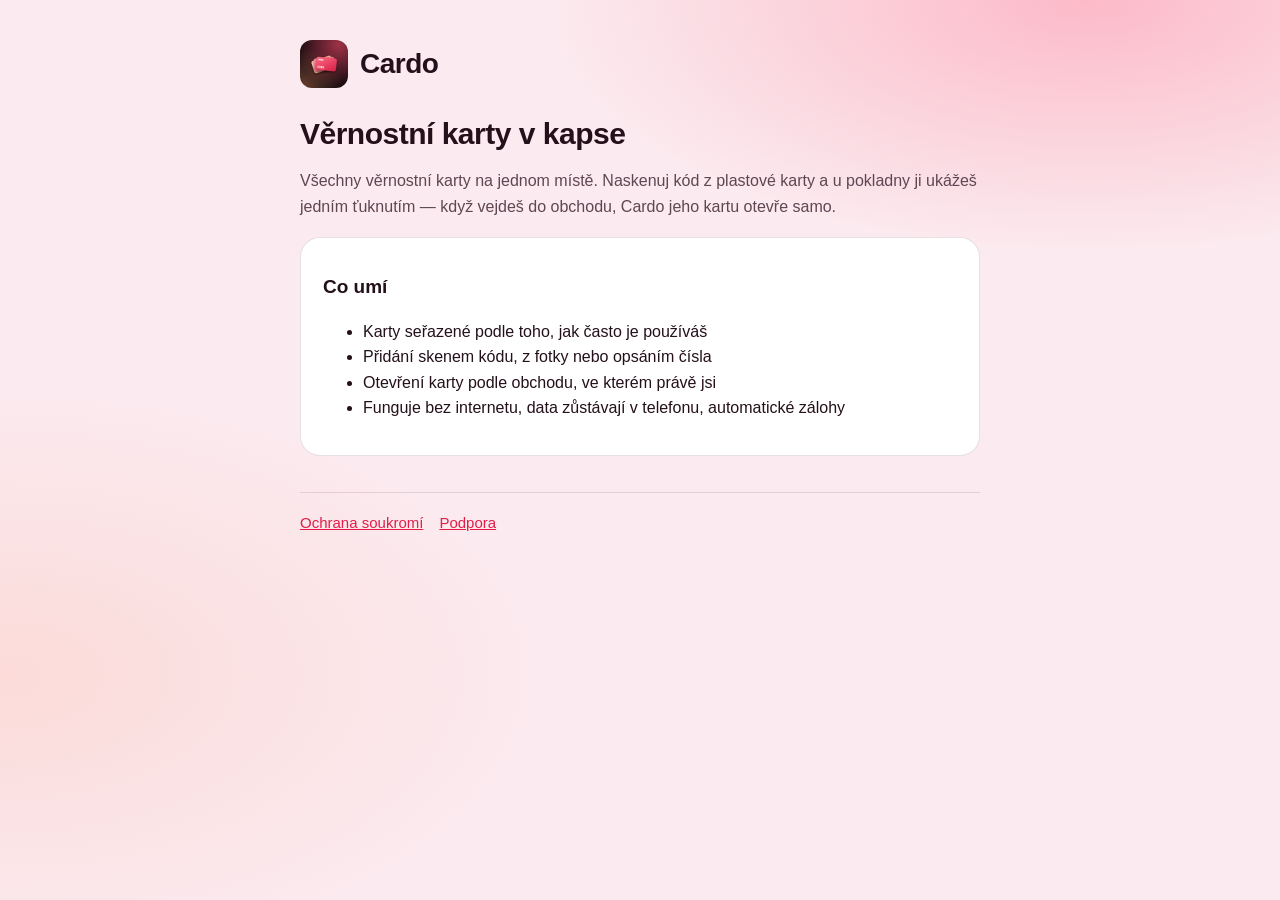
==== index.html @ eed7891a "Cardo: landing, privacy policy and support pages Co-Authored-By: Claude Opus 5.5 <noreply@anthropic." ====
<!doctype html>
<html lang="cs"><head><meta charset="utf-8"><meta name="viewport" content="width=device-width, initial-scale=1">
<title>Cardo — věrnostní karty v kapse</title><link rel="icon" href="icon.png"><link rel="stylesheet" href="style.css"></head>
<body><main>
<header><img src="icon.png" alt=""><a href="./">Cardo</a></header>
<h1>Věrnostní karty v kapse</h1>
<p class="muted">Všechny věrnostní karty na jednom místě. Naskenuj kód z plastové karty a u pokladny ji ukážeš jedním ťuknutím — když vejdeš do obchodu, Cardo jeho kartu otevře samo.</p>
<section class="card">
<h2>Co umí</h2>
<ul>
<li>Karty seřazené podle toho, jak často je používáš</li>
<li>Přidání skenem kódu, z fotky nebo opsáním čísla</li>
<li>Otevření karty podle obchodu, ve kterém právě jsi</li>
<li>Funguje bez internetu, data zůstávají v telefonu, automatické zálohy</li>
</ul>
</section>
<nav><a href="privacy.html">Ochrana soukromí</a><a href="support.html">Podpora</a></nav>
</main></body></html>
---- style.css ----
:root { --bg:#FBEAEF; --card:#fff; --text:#24101A; --muted:#5E4652; --accent:#E11D48; --line:rgba(60,14,32,.12); }
@media (prefers-color-scheme: dark) { :root { --bg:#1C0A14; --card:#2a1220; --text:#F7ECEF; --muted:#C7AFB8; --accent:#FF4D6D; --line:rgba(255,226,234,.14); } }
* { box-sizing: border-box; }
body { margin:0; font:16px/1.6 -apple-system, BlinkMacSystemFont, "Segoe UI", Roboto, sans-serif; color:var(--text);
  background: radial-gradient(60% 40% at 85% 0%, rgba(255,61,99,.28), transparent 70%),
              radial-gradient(60% 45% at 0% 75%, rgba(255,140,100,.16), transparent 70%), var(--bg); background-attachment: fixed; }
main { max-width: 720px; margin: 0 auto; padding: 40px 20px 64px; }
header { display:flex; align-items:center; gap:12px; margin-bottom: 28px; }
header img { width:48px; height:48px; border-radius:12px; }
header a { color:inherit; text-decoration:none; font-weight:800; font-size:28px; letter-spacing:-.5px; }
h1 { font-size: 30px; line-height:1.2; margin: 0 0 6px; letter-spacing:-.5px; }
h2 { font-size: 19px; margin: 28px 0 6px; }
.muted { color: var(--muted); }
section.card { background: var(--card); border:1px solid var(--line); border-radius: 20px; padding: 6px 22px 18px; margin: 18px 0; }
a { color: var(--accent); }
nav { display:flex; gap:16px; flex-wrap:wrap; margin-top: 36px; padding-top: 18px; border-top:1px solid var(--line); font-size:15px; }
.lang { font-size: 14px; }
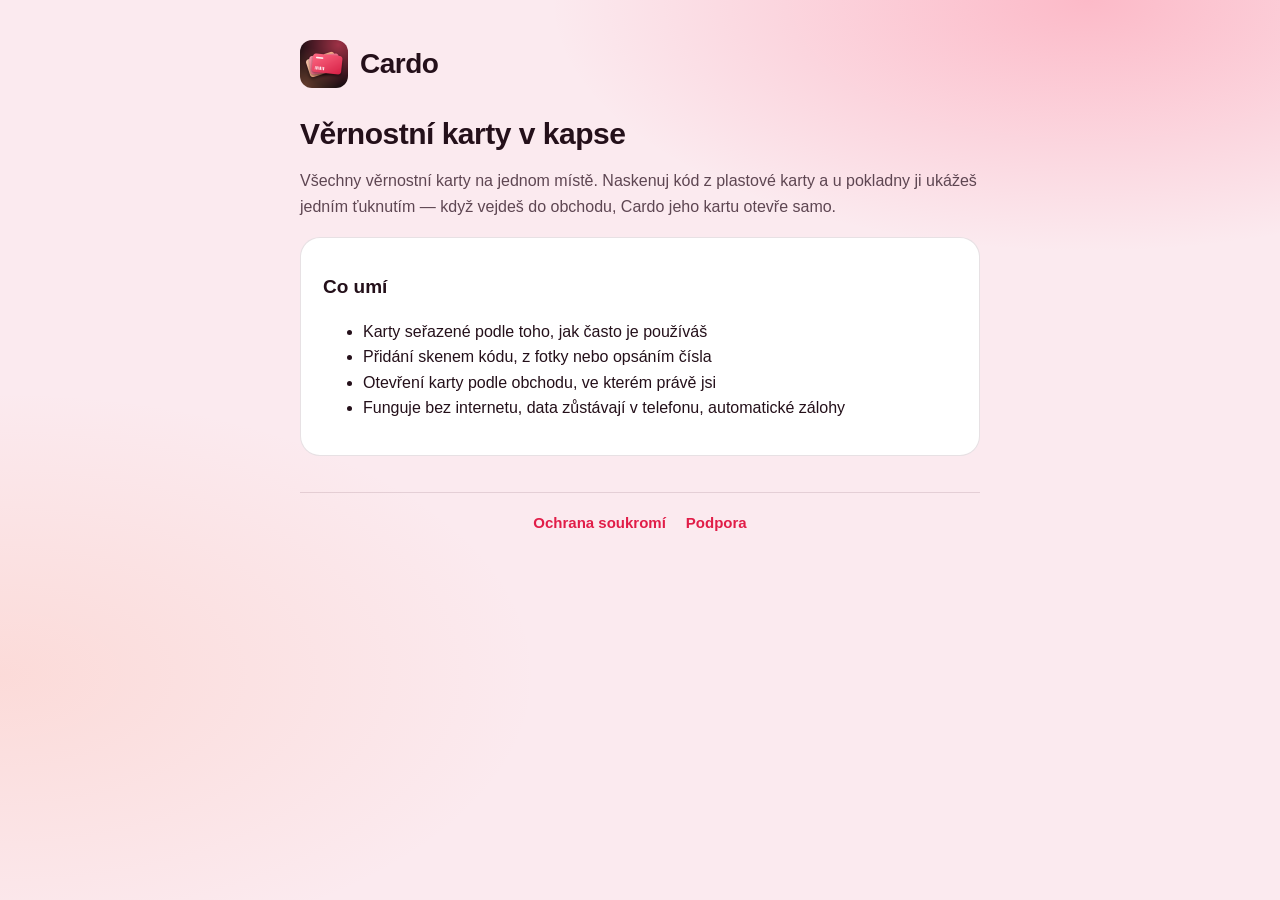
==== commit 0a0cf335: "Follow system theme, centred footer without underline, full-bleed favicon Co-Authored-By: Claude Opu" ====
--- a/index.html
+++ b/index.html
@@ -1,6 +1,6 @@
 <!doctype html>
 <html lang="cs"><head><meta charset="utf-8"><meta name="viewport" content="width=device-width, initial-scale=1">
-<title>Cardo — věrnostní karty v kapse</title><link rel="icon" href="icon.png"><link rel="stylesheet" href="style.css"></head>
+<title>Cardo — věrnostní karty v kapse</title><meta name="color-scheme" content="light dark"><link rel="icon" type="image/svg+xml" href="favicon.svg"><link rel="icon" type="image/png" href="favicon.png"><link rel="apple-touch-icon" href="apple-touch-icon.png"><link rel="stylesheet" href="style.css"></head>
 <body><main>
 <header><img src="icon.png" alt=""><a href="./">Cardo</a></header>
 <h1>Věrnostní karty v kapse</h1>
--- a/style.css
+++ b/style.css
@@ -1,4 +1,4 @@
-:root { --bg:#FBEAEF; --card:#fff; --text:#24101A; --muted:#5E4652; --accent:#E11D48; --line:rgba(60,14,32,.12); }
+:root { color-scheme: light dark; --bg:#FBEAEF; --card:#fff; --text:#24101A; --muted:#5E4652; --accent:#E11D48; --line:rgba(60,14,32,.12); }
 @media (prefers-color-scheme: dark) { :root { --bg:#1C0A14; --card:#2a1220; --text:#F7ECEF; --muted:#C7AFB8; --accent:#FF4D6D; --line:rgba(255,226,234,.14); } }
 * { box-sizing: border-box; }
 body { margin:0; font:16px/1.6 -apple-system, BlinkMacSystemFont, "Segoe UI", Roboto, sans-serif; color:var(--text);
@@ -13,5 +13,7 @@
 .muted { color: var(--muted); }
 section.card { background: var(--card); border:1px solid var(--line); border-radius: 20px; padding: 6px 22px 18px; margin: 18px 0; }
 a { color: var(--accent); }
-nav { display:flex; gap:16px; flex-wrap:wrap; margin-top: 36px; padding-top: 18px; border-top:1px solid var(--line); font-size:15px; }
+nav { display:flex; justify-content:center; gap:20px; flex-wrap:wrap; margin-top: 36px; padding-top: 18px; border-top:1px solid var(--line); font-size:15px; }
+nav a { text-decoration: none; font-weight: 600; }
+nav a:hover, nav a:focus-visible { text-decoration: underline; }
 .lang { font-size: 14px; }
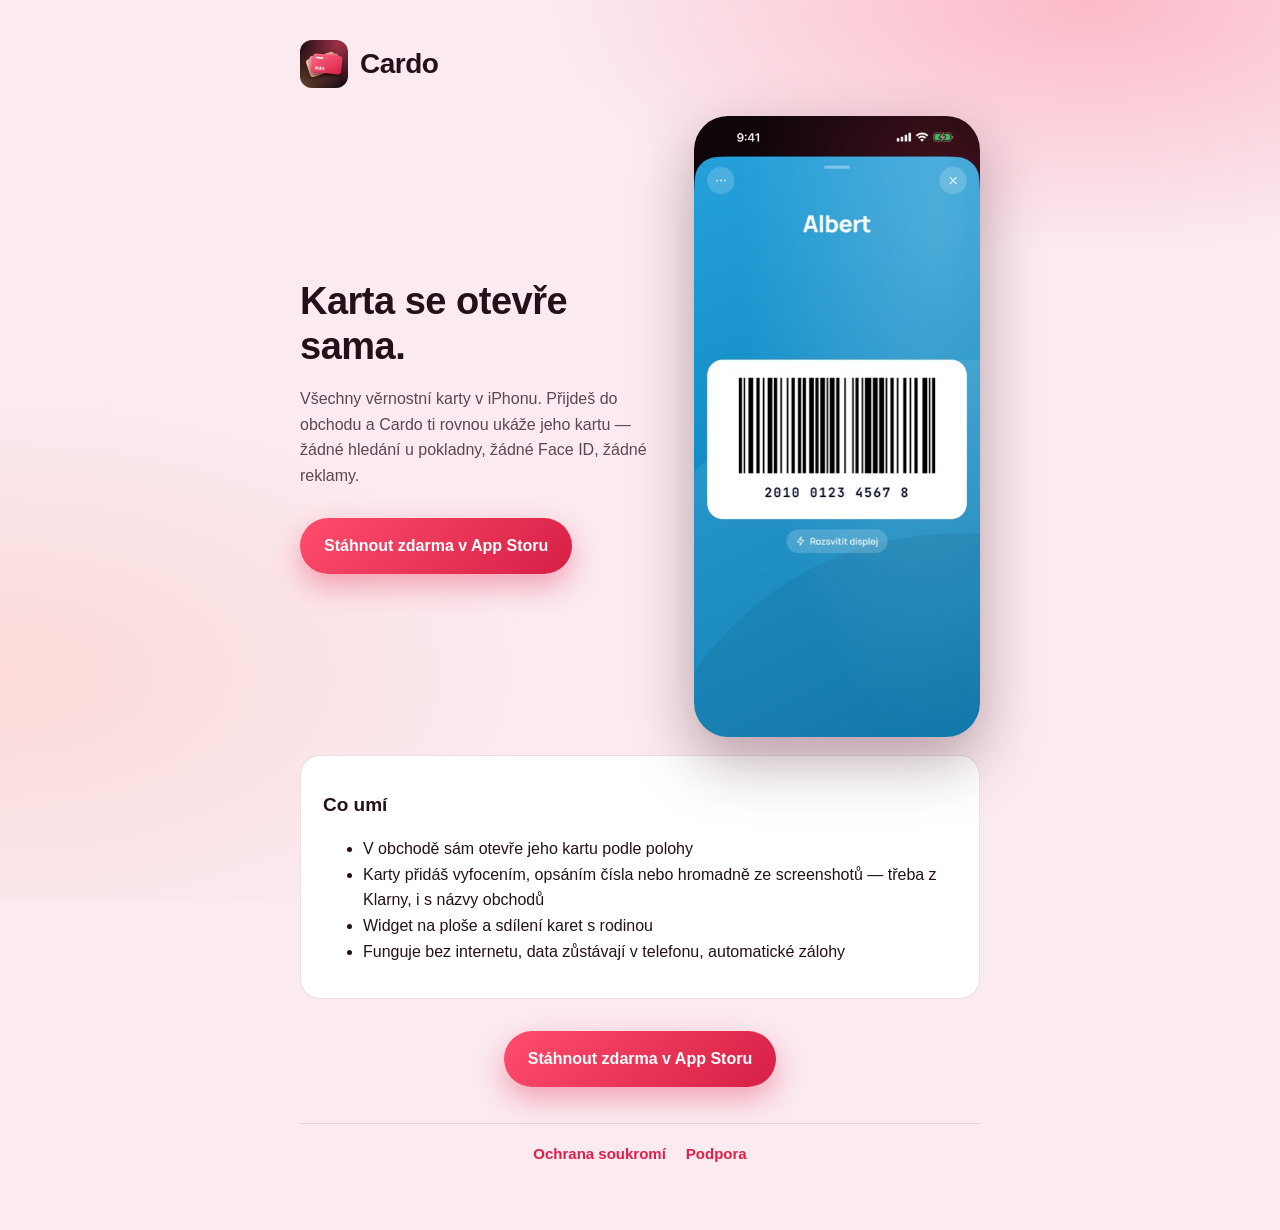
==== commit 741b1487: "Landing page: headline, App Store button, screenshot, smart app banner Co-Authored-By: Claude Opus 5" ====
--- a/index.html
+++ b/index.html
@@ -1,18 +1,29 @@
 <!doctype html>
 <html lang="cs"><head><meta charset="utf-8"><meta name="viewport" content="width=device-width, initial-scale=1">
-<title>Cardo — věrnostní karty v kapse</title><meta name="color-scheme" content="light dark"><link rel="icon" type="image/svg+xml" href="favicon.svg"><link rel="icon" type="image/png" href="favicon.png"><link rel="apple-touch-icon" href="apple-touch-icon.png"><link rel="stylesheet" href="style.css"></head>
+<title>Cardo — věrnostní karty, které se otevřou samy</title>
+<meta name="description" content="Všechny věrnostní karty v iPhonu. Přijdeš do obchodu a Cardo ti rovnou otevře jeho kartu. Zdarma, bez reklam.">
+<meta name="apple-itunes-app" content="app-id=6820366214">
+<meta property="og:title" content="Cardo — karta se otevře sama"><meta property="og:description" content="Věrnostní karty v iPhonu. V obchodě se správná karta otevře sama."><meta property="og:image" content="https://vohratom.github.io/cardo-web/shot-obchod.jpg">
+<meta name="color-scheme" content="light dark"><link rel="icon" type="image/svg+xml" href="favicon.svg"><link rel="icon" type="image/png" href="favicon.png"><link rel="apple-touch-icon" href="apple-touch-icon.png"><link rel="stylesheet" href="style.css"></head>
 <body><main>
 <header><img src="icon.png" alt=""><a href="./">Cardo</a></header>
-<h1>Věrnostní karty v kapse</h1>
-<p class="muted">Všechny věrnostní karty na jednom místě. Naskenuj kód z plastové karty a u pokladny ji ukážeš jedním ťuknutím — když vejdeš do obchodu, Cardo jeho kartu otevře samo.</p>
+<section class="hero">
+<div>
+<h1>Karta se otevře sama.</h1>
+<p class="muted">Všechny věrnostní karty v iPhonu. Přijdeš do obchodu a Cardo ti rovnou ukáže jeho kartu — žádné hledání u pokladny, žádné Face ID, žádné reklamy.</p>
+<a class="store" href="https://apps.apple.com/cz/app/id6820366214">Stáhnout zdarma v App Storu</a>
+</div>
+<img class="shot" src="shot-obchod.jpg" alt="Cardo v obchodě ukazuje kartu Albert s čárovým kódem" width="300">
+</section>
 <section class="card">
 <h2>Co umí</h2>
 <ul>
-<li>Karty seřazené podle toho, jak často je používáš</li>
-<li>Přidání skenem kódu, z fotky nebo opsáním čísla</li>
-<li>Otevření karty podle obchodu, ve kterém právě jsi</li>
+<li>V obchodě sám otevře jeho kartu podle polohy</li>
+<li>Karty přidáš vyfocením, opsáním čísla nebo hromadně ze screenshotů — třeba z Klarny, i s názvy obchodů</li>
+<li>Widget na ploše a sdílení karet s rodinou</li>
 <li>Funguje bez internetu, data zůstávají v telefonu, automatické zálohy</li>
 </ul>
 </section>
+<p style="text-align:center"><a class="store" href="https://apps.apple.com/cz/app/id6820366214">Stáhnout zdarma v App Storu</a></p>
 <nav><a href="privacy.html">Ochrana soukromí</a><a href="support.html">Podpora</a></nav>
 </main></body></html>
--- a/style.css
+++ b/style.css
@@ -17,3 +17,8 @@
 nav a { text-decoration: none; font-weight: 600; }
 nav a:hover, nav a:focus-visible { text-decoration: underline; }
 .lang { font-size: 14px; }
+.hero { display:flex; align-items:center; gap:28px; margin-bottom: 8px; }
+.hero h1 { font-size: 38px; }
+.hero .shot { width: 42%; max-width: 300px; height:auto; border-radius: 34px; box-shadow: 0 24px 60px rgba(60,14,32,.35); }
+a.store { display:inline-block; margin-top: 14px; padding: 15px 24px; border-radius: 999px; background: linear-gradient(135deg,#FF4D6D,#D61F45); color:#fff; font-weight: 800; text-decoration:none; box-shadow: 0 12px 28px rgba(225,29,72,.35); }
+@media (max-width: 600px) { .hero { flex-direction: column; text-align: center; } .hero .shot { width: 70%; } }
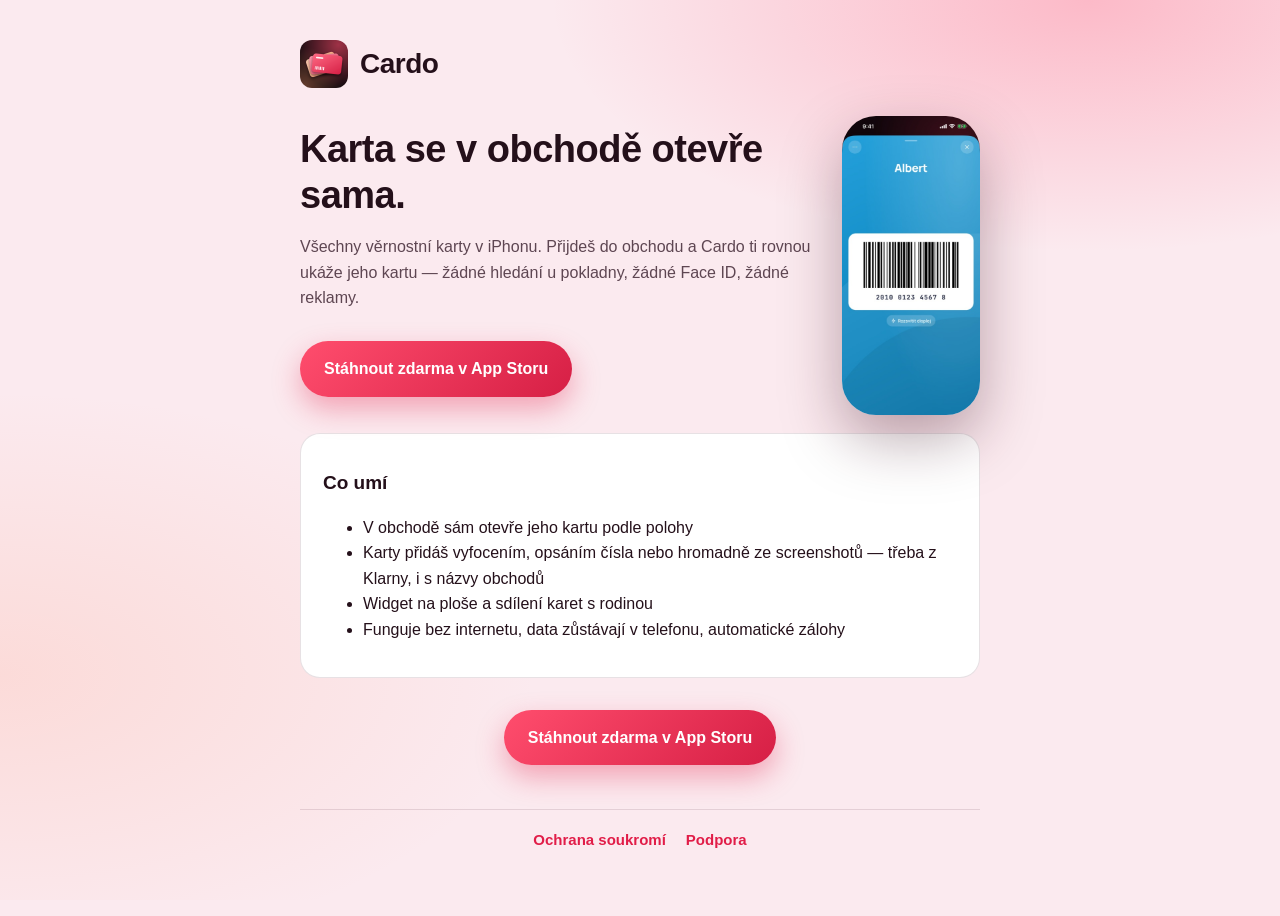
==== commit fcf97f6d: "Headline: Karta se v obchodě otevře sama; sheen on the App Store button Co-Authored-By: Claude Opus " ====
--- a/index.html
+++ b/index.html
@@ -1,15 +1,15 @@
 <!doctype html>
 <html lang="cs"><head><meta charset="utf-8"><meta name="viewport" content="width=device-width, initial-scale=1">
-<title>Cardo — věrnostní karty, které se otevřou samy</title>
+<title>Cardo — karta se v obchodě otevře sama</title>
 <meta name="description" content="Všechny věrnostní karty v iPhonu. Přijdeš do obchodu a Cardo ti rovnou otevře jeho kartu. Zdarma, bez reklam.">
 <meta name="apple-itunes-app" content="app-id=6820366214">
-<meta property="og:title" content="Cardo — karta se otevře sama"><meta property="og:description" content="Věrnostní karty v iPhonu. V obchodě se správná karta otevře sama."><meta property="og:image" content="https://vohratom.github.io/cardo-web/shot-obchod.jpg">
+<meta property="og:title" content="Cardo — karta se v obchodě otevře sama"><meta property="og:description" content="Věrnostní karty v iPhonu. V obchodě se správná karta otevře sama."><meta property="og:image" content="https://vohratom.github.io/cardo-web/shot-obchod.jpg">
 <meta name="color-scheme" content="light dark"><link rel="icon" type="image/svg+xml" href="favicon.svg"><link rel="icon" type="image/png" href="favicon.png"><link rel="apple-touch-icon" href="apple-touch-icon.png"><link rel="stylesheet" href="style.css"></head>
 <body><main>
 <header><img src="icon.png" alt=""><a href="./">Cardo</a></header>
 <section class="hero">
 <div>
-<h1>Karta se otevře sama.</h1>
+<h1>Karta se v obchodě otevře sama.</h1>
 <p class="muted">Všechny věrnostní karty v iPhonu. Přijdeš do obchodu a Cardo ti rovnou ukáže jeho kartu — žádné hledání u pokladny, žádné Face ID, žádné reklamy.</p>
 <a class="store" href="https://apps.apple.com/cz/app/id6820366214">Stáhnout zdarma v App Storu</a>
 </div>
--- a/style.css
+++ b/style.css
@@ -22,3 +22,11 @@
 .hero .shot { width: 42%; max-width: 300px; height:auto; border-radius: 34px; box-shadow: 0 24px 60px rgba(60,14,32,.35); }
 a.store { display:inline-block; margin-top: 14px; padding: 15px 24px; border-radius: 999px; background: linear-gradient(135deg,#FF4D6D,#D61F45); color:#fff; font-weight: 800; text-decoration:none; box-shadow: 0 12px 28px rgba(225,29,72,.35); }
 @media (max-width: 600px) { .hero { flex-direction: column; text-align: center; } .hero .shot { width: 70%; } }
+.hero > * { min-width: 0; } .hero h1 { overflow-wrap: anywhere; }
+/* A light sweep across the App Store button every few seconds, to catch the eye. */
+a.store { position: relative; overflow: hidden; }
+a.store::after { content: ""; position: absolute; top: 0; left: -60%; width: 45%; height: 100%;
+  background: linear-gradient(100deg, transparent, rgba(255,255,255,.35), transparent); transform: skewX(-18deg);
+  pointer-events: none; animation: store-sheen 3.5s ease-in-out infinite; }
+@keyframes store-sheen { 0% { left: -60%; } 40%, 100% { left: 130%; } }
+@media (prefers-reduced-motion: reduce) { a.store::after { display: none; } }
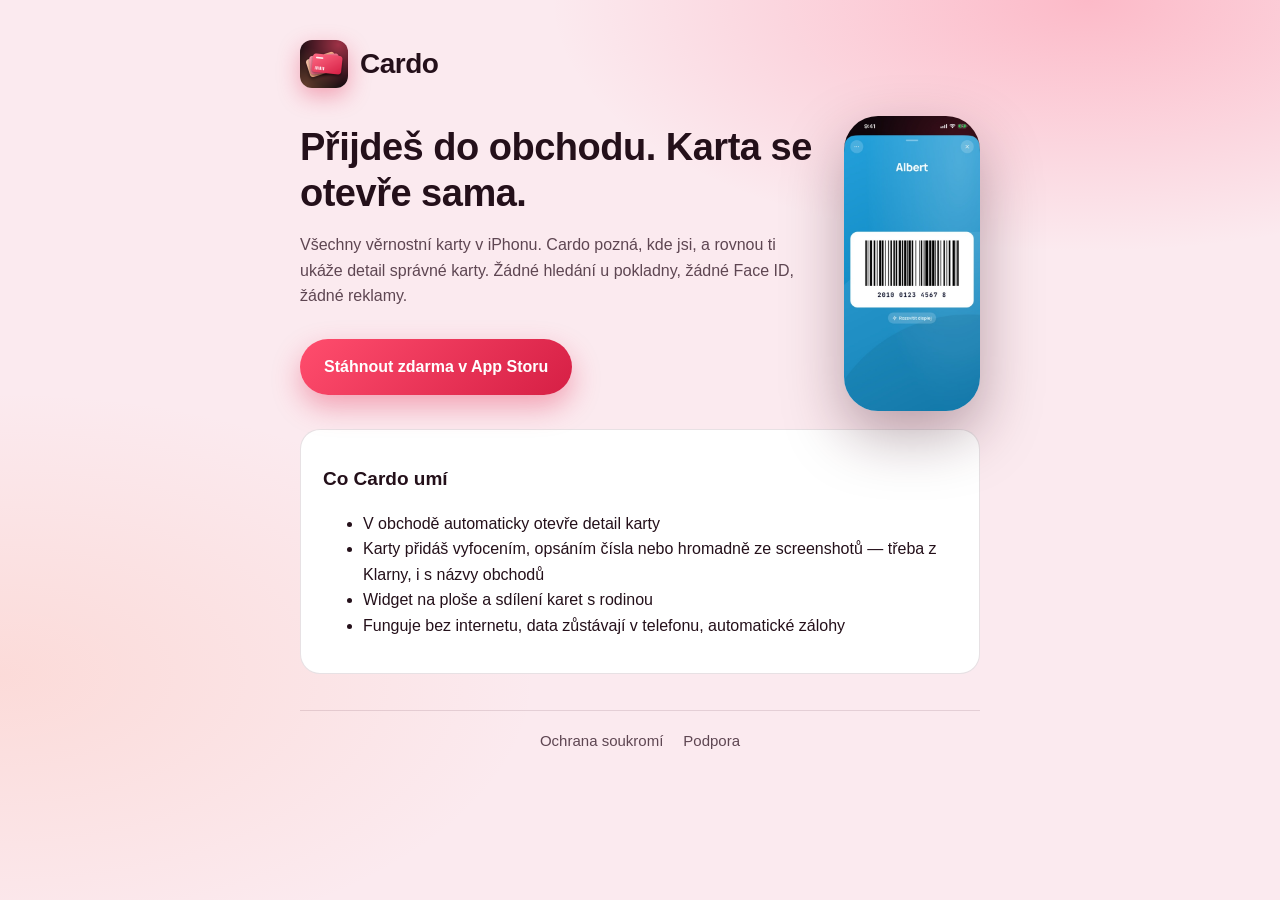
==== commit 274342ab: "Landing: one button, floating logo, quieter footer, new headline Co-Authored-By: Claude Opus 5.5 <no" ====
--- a/index.html
+++ b/index.html
@@ -6,24 +6,23 @@
 <meta property="og:title" content="Cardo — karta se v obchodě otevře sama"><meta property="og:description" content="Věrnostní karty v iPhonu. V obchodě se správná karta otevře sama."><meta property="og:image" content="https://vohratom.github.io/cardo-web/shot-obchod.jpg">
 <meta name="color-scheme" content="light dark"><link rel="icon" type="image/svg+xml" href="favicon.svg"><link rel="icon" type="image/png" href="favicon.png"><link rel="apple-touch-icon" href="apple-touch-icon.png"><link rel="stylesheet" href="style.css"></head>
 <body><main>
-<header><img src="icon.png" alt=""><a href="./">Cardo</a></header>
+<header><img class="logo" src="icon.png" alt=""><a href="./">Cardo</a></header>
 <section class="hero">
 <div>
-<h1>Karta se v obchodě otevře sama.</h1>
-<p class="muted">Všechny věrnostní karty v iPhonu. Přijdeš do obchodu a Cardo ti rovnou ukáže jeho kartu — žádné hledání u pokladny, žádné Face ID, žádné reklamy.</p>
+<h1>Přijdeš do obchodu. Karta se otevře sama.</h1>
+<p class="muted">Všechny věrnostní karty v iPhonu. Cardo pozná, kde jsi, a rovnou ti ukáže detail správné karty. Žádné hledání u pokladny, žádné Face ID, žádné reklamy.</p>
 <a class="store" href="https://apps.apple.com/cz/app/id6820366214">Stáhnout zdarma v App Storu</a>
 </div>
 <img class="shot" src="shot-obchod.jpg" alt="Cardo v obchodě ukazuje kartu Albert s čárovým kódem" width="300">
 </section>
 <section class="card">
-<h2>Co umí</h2>
+<h2>Co Cardo umí</h2>
 <ul>
-<li>V obchodě sám otevře jeho kartu podle polohy</li>
+<li>V obchodě automaticky otevře detail karty</li>
 <li>Karty přidáš vyfocením, opsáním čísla nebo hromadně ze screenshotů — třeba z Klarny, i s názvy obchodů</li>
 <li>Widget na ploše a sdílení karet s rodinou</li>
 <li>Funguje bez internetu, data zůstávají v telefonu, automatické zálohy</li>
 </ul>
 </section>
-<p style="text-align:center"><a class="store" href="https://apps.apple.com/cz/app/id6820366214">Stáhnout zdarma v App Storu</a></p>
 <nav><a href="privacy.html">Ochrana soukromí</a><a href="support.html">Podpora</a></nav>
 </main></body></html>
--- a/style.css
+++ b/style.css
@@ -30,3 +30,9 @@
   pointer-events: none; animation: store-sheen 3.5s ease-in-out infinite; }
 @keyframes store-sheen { 0% { left: -60%; } 40%, 100% { left: 130%; } }
 @media (prefers-reduced-motion: reduce) { a.store::after { display: none; } }
+/* The logo floats and tilts gently, with a soft glow — alive without being busy. */
+header img.logo { animation: logo-float 4s ease-in-out infinite; box-shadow: 0 8px 22px rgba(225,29,72,.35); }
+@keyframes logo-float { 0%, 100% { transform: translateY(0) rotate(0deg); } 50% { transform: translateY(-4px) rotate(-6deg); } }
+@media (prefers-reduced-motion: reduce) { header img.logo { animation: none; } }
+/* Footer links stay quiet. */
+nav a { color: var(--muted); font-weight: 500; }
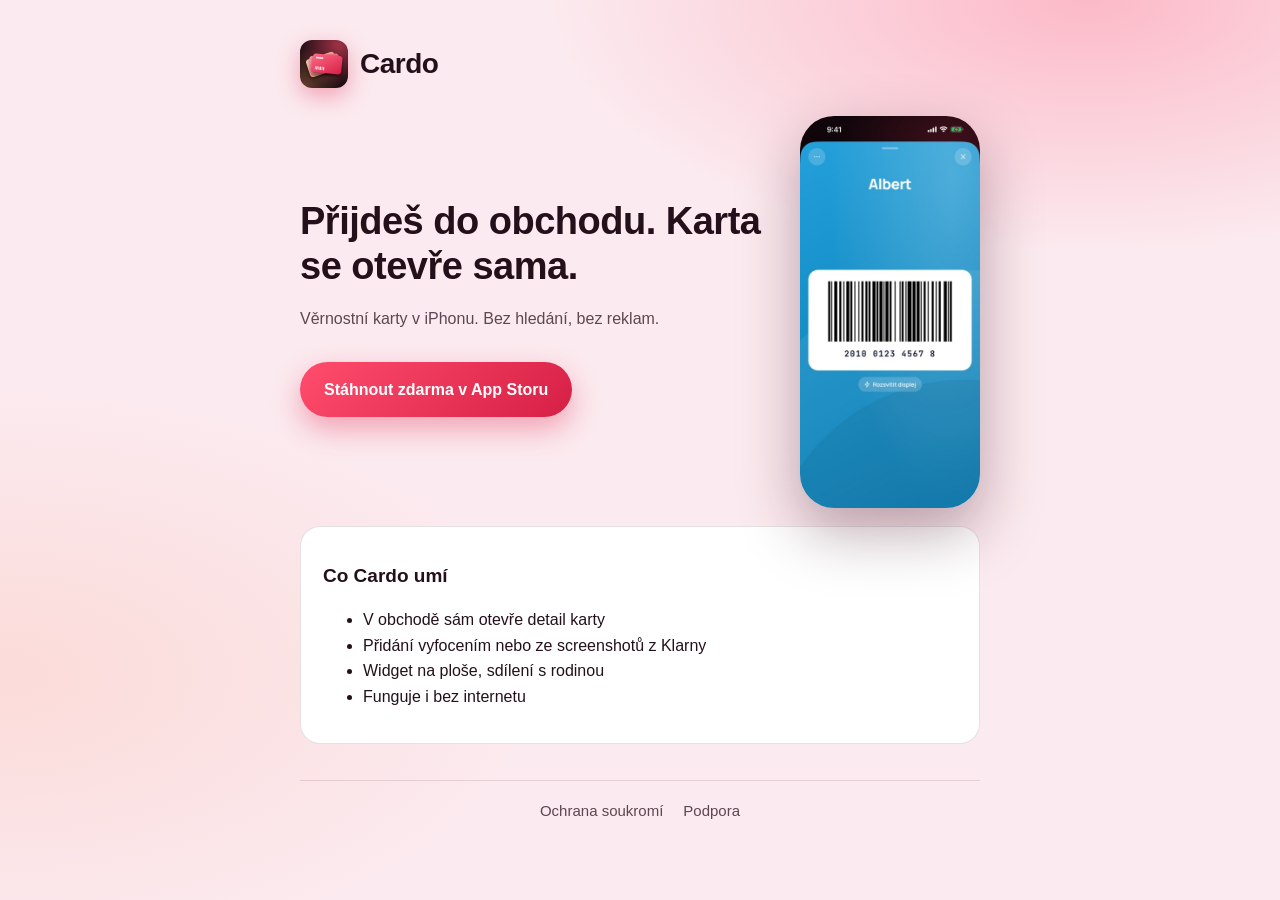
==== commit affc259e: "Landing: less text Co-Authored-By: Claude Opus 5.5 <noreply@anthropic.com>" ====
--- a/index.html
+++ b/index.html
@@ -10,7 +10,7 @@
 <section class="hero">
 <div>
 <h1>Přijdeš do obchodu. Karta se otevře sama.</h1>
-<p class="muted">Všechny věrnostní karty v iPhonu. Cardo pozná, kde jsi, a rovnou ti ukáže detail správné karty. Žádné hledání u pokladny, žádné Face ID, žádné reklamy.</p>
+<p class="muted">Věrnostní karty v iPhonu. Bez hledání, bez reklam.</p>
 <a class="store" href="https://apps.apple.com/cz/app/id6820366214">Stáhnout zdarma v App Storu</a>
 </div>
 <img class="shot" src="shot-obchod.jpg" alt="Cardo v obchodě ukazuje kartu Albert s čárovým kódem" width="300">
@@ -18,10 +18,10 @@
 <section class="card">
 <h2>Co Cardo umí</h2>
 <ul>
-<li>V obchodě automaticky otevře detail karty</li>
-<li>Karty přidáš vyfocením, opsáním čísla nebo hromadně ze screenshotů — třeba z Klarny, i s názvy obchodů</li>
-<li>Widget na ploše a sdílení karet s rodinou</li>
-<li>Funguje bez internetu, data zůstávají v telefonu, automatické zálohy</li>
+<li>V obchodě sám otevře detail karty</li>
+<li>Přidání vyfocením nebo ze screenshotů z Klarny</li>
+<li>Widget na ploše, sdílení s rodinou</li>
+<li>Funguje i bez internetu</li>
 </ul>
 </section>
 <nav><a href="privacy.html">Ochrana soukromí</a><a href="support.html">Podpora</a></nav>
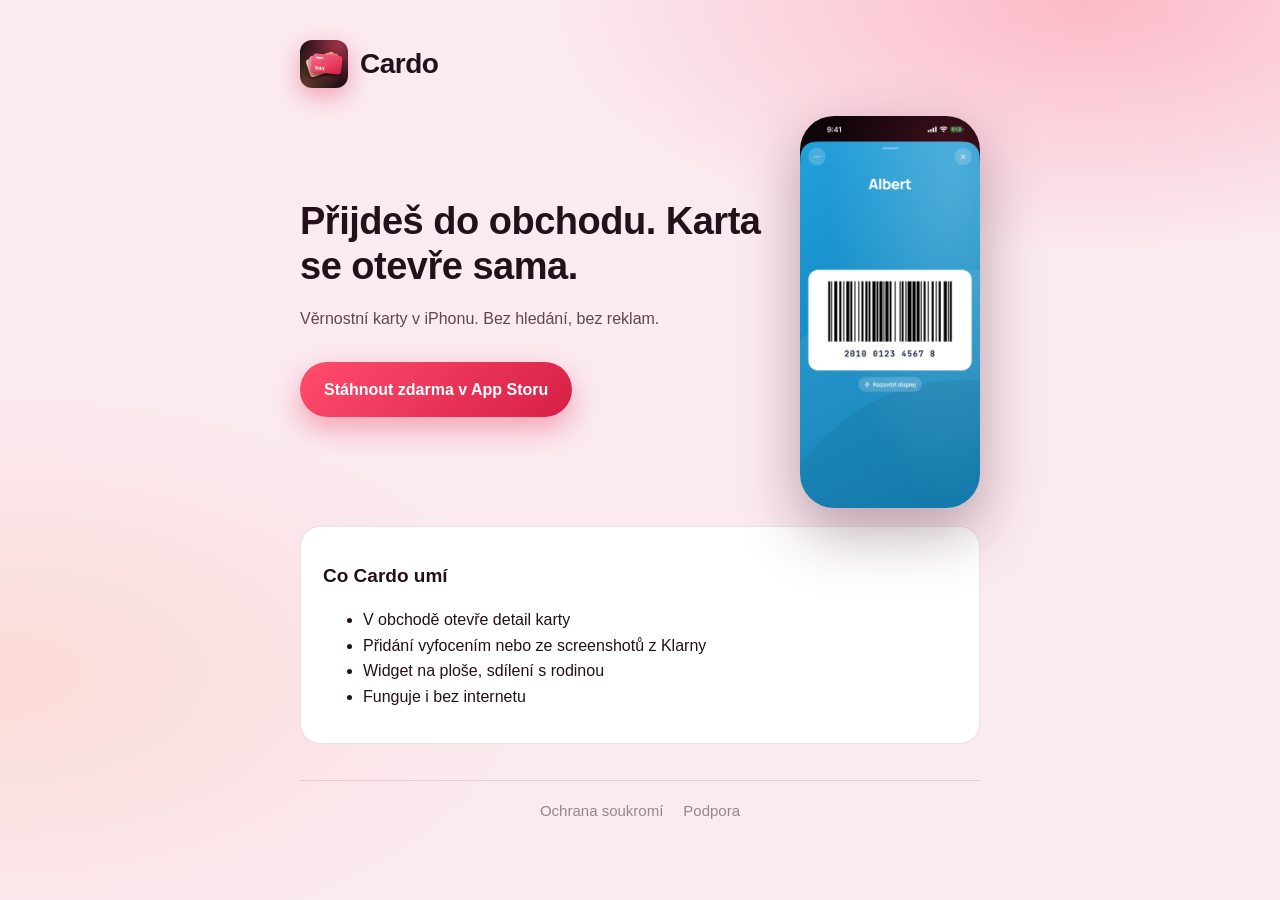
==== commit e88fd0b7: "Landing: grey footer links, wording Co-Authored-By: Claude Opus 5.5 <noreply@anthropic.com>" ====
--- a/index.html
+++ b/index.html
@@ -18,7 +18,7 @@
 <section class="card">
 <h2>Co Cardo umí</h2>
 <ul>
-<li>V obchodě sám otevře detail karty</li>
+<li>V obchodě otevře detail karty</li>
 <li>Přidání vyfocením nebo ze screenshotů z Klarny</li>
 <li>Widget na ploše, sdílení s rodinou</li>
 <li>Funguje i bez internetu</li>
--- a/style.css
+++ b/style.css
@@ -36,3 +36,4 @@
 @media (prefers-reduced-motion: reduce) { header img.logo { animation: none; } }
 /* Footer links stay quiet. */
 nav a { color: var(--muted); font-weight: 500; }
+nav a, nav a:visited { color: #8E8A8C; }
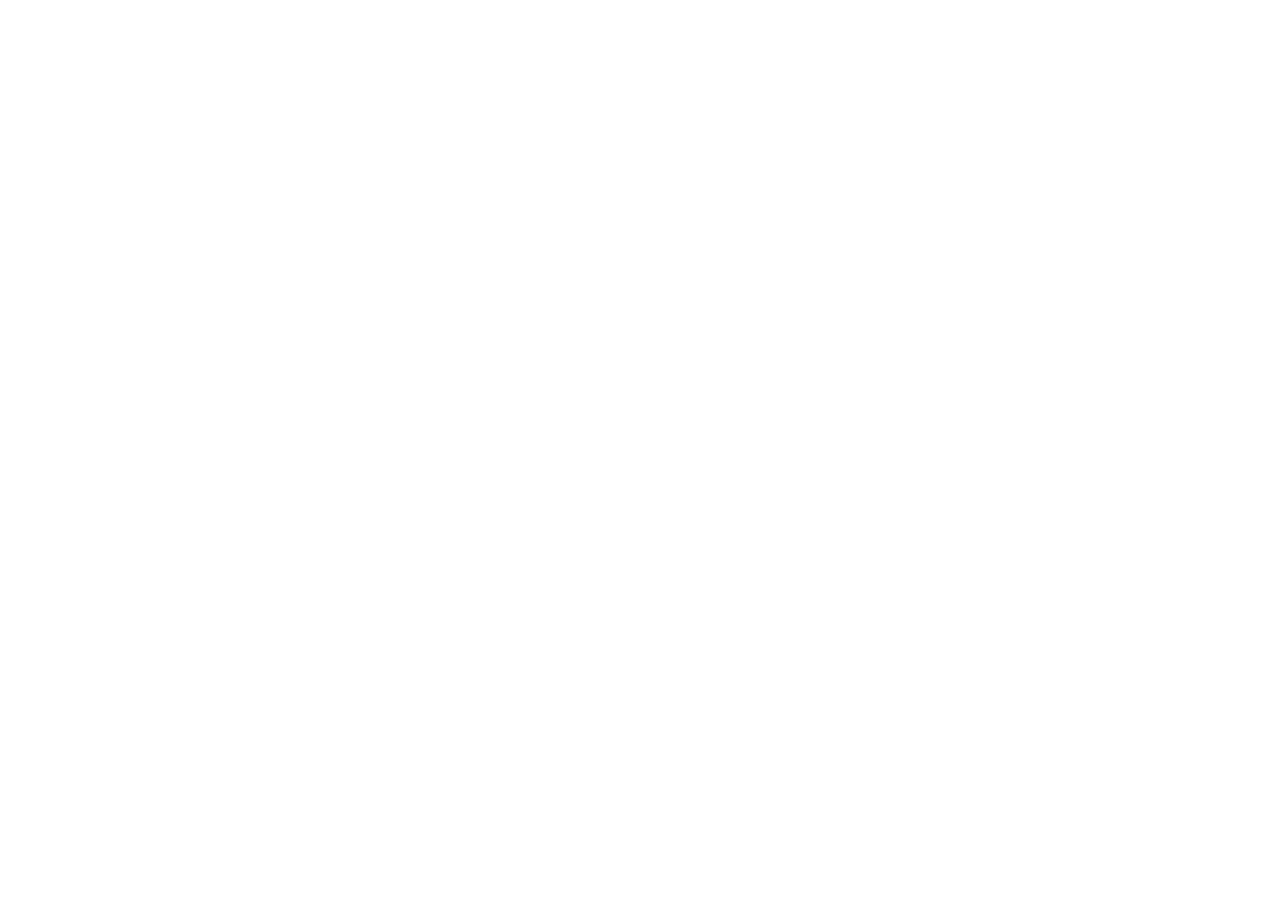
==== commit 8b153e5f: "Redirect to cardo.tomasvohradnik.cz; the site now lives in the Cardo repo Co-Authored-By: Claude Opu" ====
--- a/index.html
+++ b/index.html
@@ -1,28 +1,4 @@
-<!doctype html>
-<html lang="cs"><head><meta charset="utf-8"><meta name="viewport" content="width=device-width, initial-scale=1">
-<title>Cardo — karta se v obchodě otevře sama</title>
-<meta name="description" content="Všechny věrnostní karty v iPhonu. Přijdeš do obchodu a Cardo ti rovnou otevře jeho kartu. Zdarma, bez reklam.">
-<meta name="apple-itunes-app" content="app-id=6820366214">
-<meta property="og:title" content="Cardo — karta se v obchodě otevře sama"><meta property="og:description" content="Věrnostní karty v iPhonu. V obchodě se správná karta otevře sama."><meta property="og:image" content="https://vohratom.github.io/cardo-web/shot-obchod.jpg">
-<meta name="color-scheme" content="light dark"><link rel="icon" type="image/svg+xml" href="favicon.svg"><link rel="icon" type="image/png" href="favicon.png"><link rel="apple-touch-icon" href="apple-touch-icon.png"><link rel="stylesheet" href="style.css"></head>
-<body><main>
-<header><img class="logo" src="icon.png" alt=""><a href="./">Cardo</a></header>
-<section class="hero">
-<div>
-<h1>Přijdeš do obchodu. Karta se otevře sama.</h1>
-<p class="muted">Věrnostní karty v iPhonu. Bez hledání, bez reklam.</p>
-<a class="store" href="https://apps.apple.com/cz/app/id6820366214">Stáhnout zdarma v App Storu</a>
-</div>
-<img class="shot" src="shot-obchod.jpg" alt="Cardo v obchodě ukazuje kartu Albert s čárovým kódem" width="300">
-</section>
-<section class="card">
-<h2>Co Cardo umí</h2>
-<ul>
-<li>V obchodě otevře detail karty</li>
-<li>Přidání vyfocením nebo ze screenshotů z Klarny</li>
-<li>Widget na ploše, sdílení s rodinou</li>
-<li>Funguje i bez internetu</li>
-</ul>
-</section>
-<nav><a href="privacy.html">Ochrana soukromí</a><a href="support.html">Podpora</a></nav>
-</main></body></html>
+<!doctype html><html lang="cs"><head><meta charset="utf-8"><title>Cardo</title>
+<meta http-equiv="refresh" content="0; url=https://cardo.tomasvohradnik.cz/"><link rel="canonical" href="https://cardo.tomasvohradnik.cz/">
+<script>location.replace("https://cardo.tomasvohradnik.cz/" + location.hash)</script></head>
+<body><p>Stránka se přesunula na <a href="https://cardo.tomasvohradnik.cz/">https://cardo.tomasvohradnik.cz/</a>.</p></body></html>
